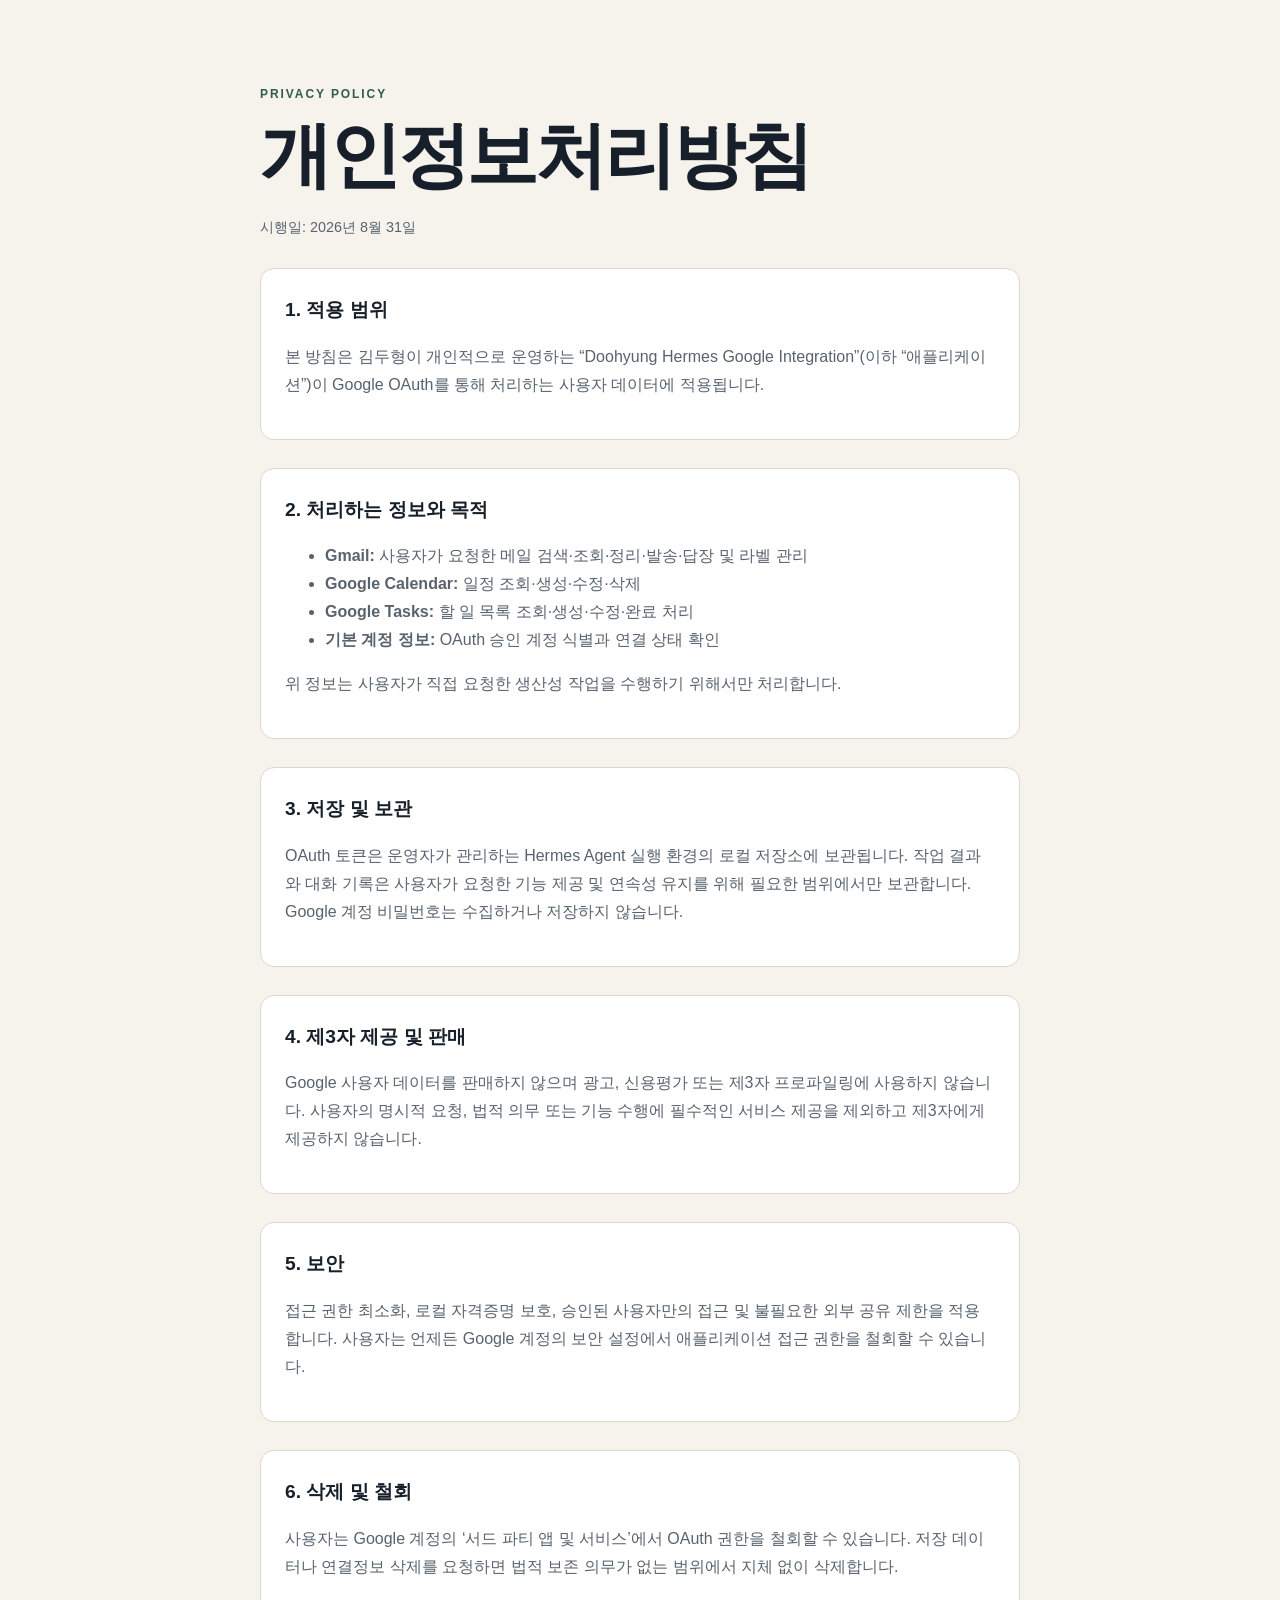
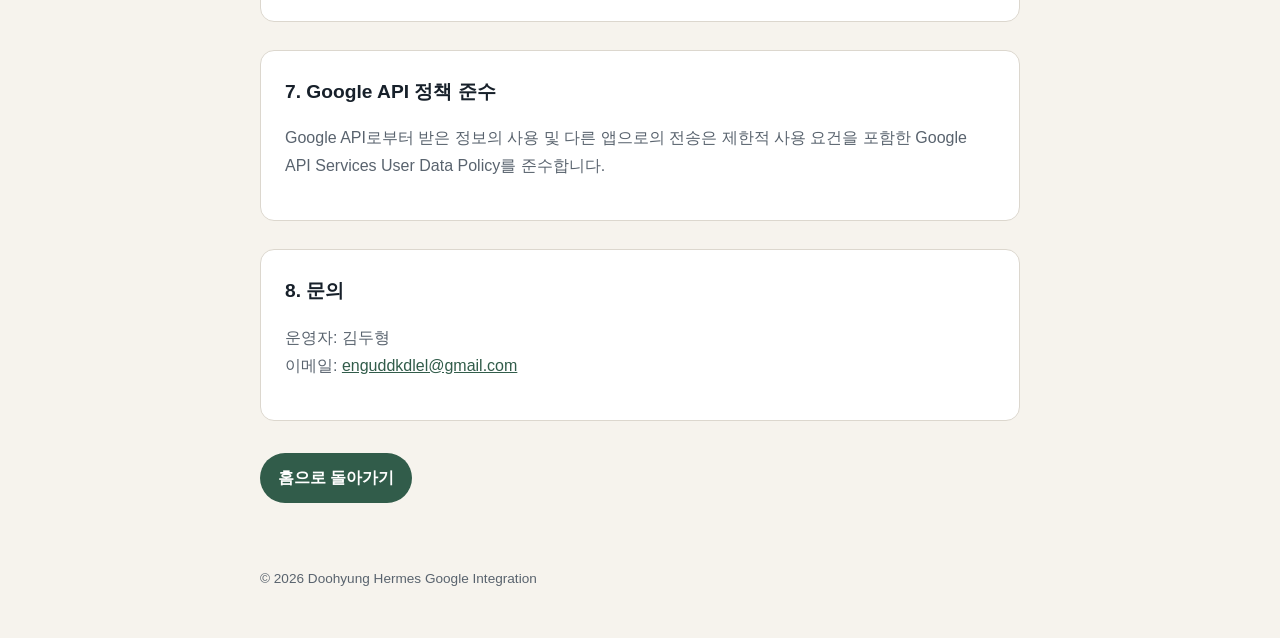
==== privacy.html @ e2269671 "Add OAuth app homepage and privacy policy" ====
<!doctype html>
<html lang="ko">
<head>
  <meta charset="utf-8">
  <meta name="viewport" content="width=device-width, initial-scale=1">
  <title>개인정보처리방침 | Doohyung Hermes Google Integration</title>
  <meta name="description" content="Doohyung Hermes Google Integration 개인정보처리방침">
  <link rel="stylesheet" href="style.css">
</head>
<body>
  <main>
    <p class="eyebrow">PRIVACY POLICY</p>
    <h1>개인정보처리방침</h1>
    <p class="updated">시행일: 2026년 8월 31일</p>

    <section>
      <h2>1. 적용 범위</h2>
      <p>본 방침은 김두형이 개인적으로 운영하는 “Doohyung Hermes Google Integration”(이하 “애플리케이션”)이 Google OAuth를 통해 처리하는 사용자 데이터에 적용됩니다.</p>
    </section>

    <section>
      <h2>2. 처리하는 정보와 목적</h2>
      <ul>
        <li><strong>Gmail:</strong> 사용자가 요청한 메일 검색·조회·정리·발송·답장 및 라벨 관리</li>
        <li><strong>Google Calendar:</strong> 일정 조회·생성·수정·삭제</li>
        <li><strong>Google Tasks:</strong> 할 일 목록 조회·생성·수정·완료 처리</li>
        <li><strong>기본 계정 정보:</strong> OAuth 승인 계정 식별과 연결 상태 확인</li>
      </ul>
      <p>위 정보는 사용자가 직접 요청한 생산성 작업을 수행하기 위해서만 처리합니다.</p>
    </section>

    <section>
      <h2>3. 저장 및 보관</h2>
      <p>OAuth 토큰은 운영자가 관리하는 Hermes Agent 실행 환경의 로컬 저장소에 보관됩니다. 작업 결과와 대화 기록은 사용자가 요청한 기능 제공 및 연속성 유지를 위해 필요한 범위에서만 보관합니다. Google 계정 비밀번호는 수집하거나 저장하지 않습니다.</p>
    </section>

    <section>
      <h2>4. 제3자 제공 및 판매</h2>
      <p>Google 사용자 데이터를 판매하지 않으며 광고, 신용평가 또는 제3자 프로파일링에 사용하지 않습니다. 사용자의 명시적 요청, 법적 의무 또는 기능 수행에 필수적인 서비스 제공을 제외하고 제3자에게 제공하지 않습니다.</p>
    </section>

    <section>
      <h2>5. 보안</h2>
      <p>접근 권한 최소화, 로컬 자격증명 보호, 승인된 사용자만의 접근 및 불필요한 외부 공유 제한을 적용합니다. 사용자는 언제든 Google 계정의 보안 설정에서 애플리케이션 접근 권한을 철회할 수 있습니다.</p>
    </section>

    <section>
      <h2>6. 삭제 및 철회</h2>
      <p>사용자는 Google 계정의 ‘서드 파티 앱 및 서비스’에서 OAuth 권한을 철회할 수 있습니다. 저장 데이터나 연결정보 삭제를 요청하면 법적 보존 의무가 없는 범위에서 지체 없이 삭제합니다.</p>
    </section>

    <section>
      <h2>7. Google API 정책 준수</h2>
      <p>Google API로부터 받은 정보의 사용 및 다른 앱으로의 전송은 제한적 사용 요건을 포함한 Google API Services User Data Policy를 준수합니다.</p>
    </section>

    <section>
      <h2>8. 문의</h2>
      <p>운영자: 김두형<br>이메일: <a href="mailto:enguddkdlel@gmail.com">enguddkdlel@gmail.com</a></p>
    </section>

    <div class="actions"><a class="button" href="index.html">홈으로 돌아가기</a></div>
  </main>
  <footer>© 2026 Doohyung Hermes Google Integration</footer>
</body>
</html>
---- style.css ----
:root {
  color-scheme: light;
  --ink: #17202a;
  --muted: #59636e;
  --paper: #f6f3ed;
  --card: #ffffff;
  --accent: #315c4a;
  --line: #dcd7ce;
}
* { box-sizing: border-box; }
body {
  margin: 0;
  font-family: -apple-system, BlinkMacSystemFont, "Segoe UI", "Noto Sans KR", sans-serif;
  color: var(--ink);
  background: var(--paper);
  line-height: 1.75;
}
main { width: min(760px, calc(100% - 40px)); margin: 0 auto; padding: 72px 0 48px; }
h1 { margin: 8px 0 20px; font-size: clamp(2.2rem, 7vw, 4.5rem); line-height: 1.08; letter-spacing: -0.045em; }
h2 { margin: 0 0 10px; font-size: 1.2rem; }
p, li { color: var(--muted); }
.lead { max-width: 660px; font-size: 1.15rem; }
.eyebrow { color: var(--accent); font-size: .75rem; font-weight: 800; letter-spacing: .16em; }
.updated { font-size: .9rem; }
section { margin-top: 28px; padding: 24px; background: var(--card); border: 1px solid var(--line); border-radius: 14px; }
.actions { display: flex; gap: 18px; align-items: center; margin-top: 32px; }
.button { display: inline-block; padding: 11px 18px; color: white; background: var(--accent); border-radius: 999px; text-decoration: none; font-weight: 700; }
a { color: var(--accent); }
.text-link { font-weight: 700; }
footer { width: min(760px, calc(100% - 40px)); margin: 0 auto; padding: 16px 0 48px; color: var(--muted); font-size: .85rem; }
@media (max-width: 520px) { main { padding-top: 44px; } section { padding: 19px; } .actions { align-items: flex-start; flex-direction: column; } }
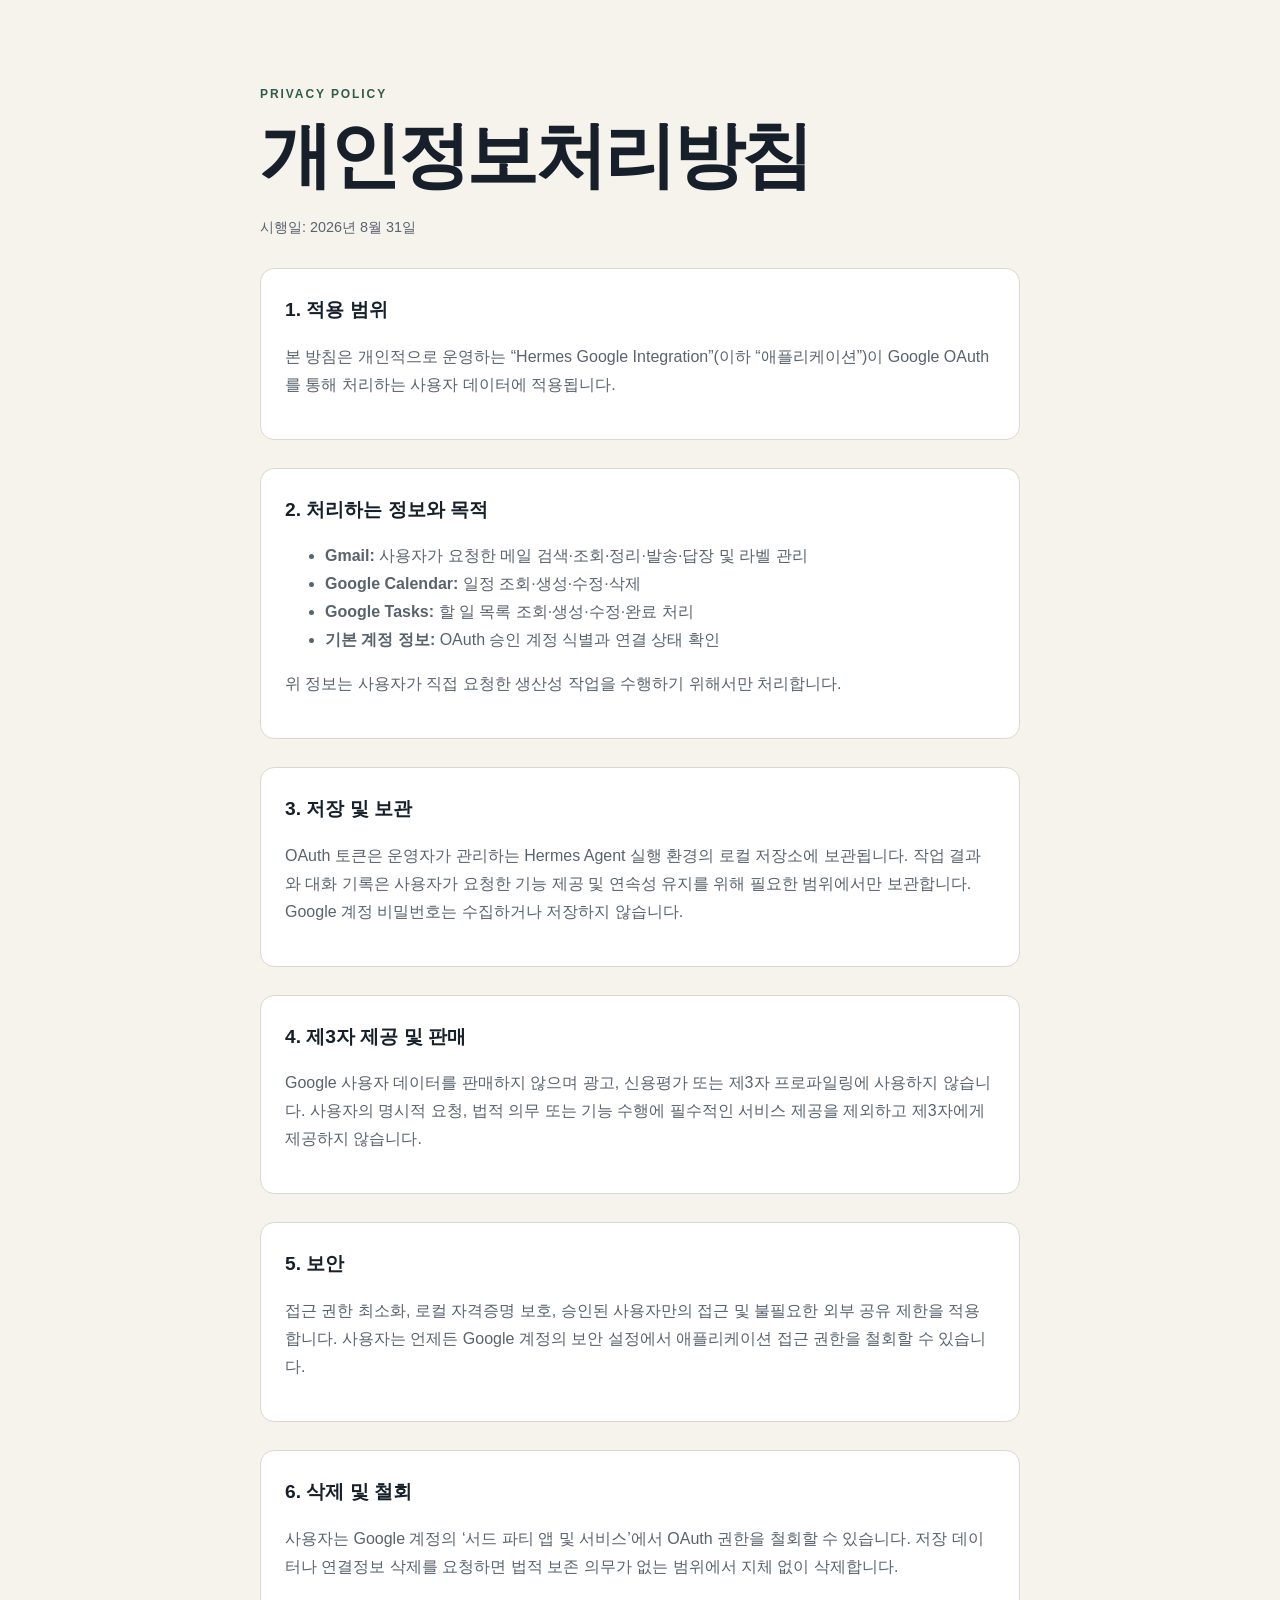
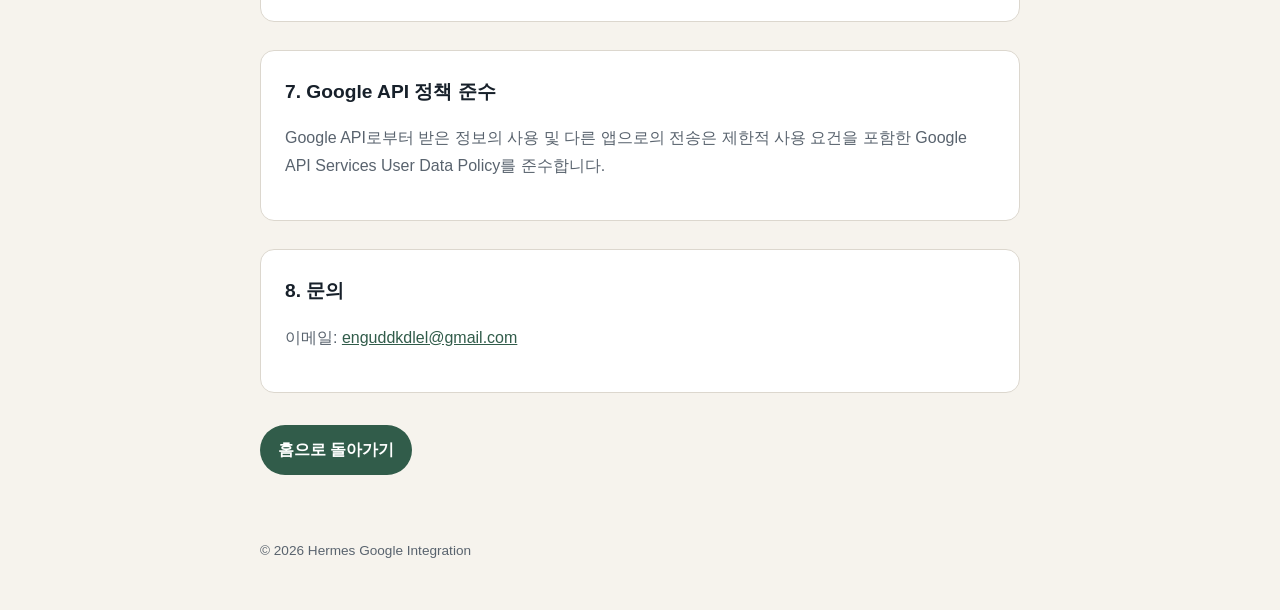
==== commit 73223560: "Remove personal name from public pages" ====
--- a/privacy.html
+++ b/privacy.html
@@ -3,8 +3,8 @@
 <head>
   <meta charset="utf-8">
   <meta name="viewport" content="width=device-width, initial-scale=1">
-  <title>개인정보처리방침 | Doohyung Hermes Google Integration</title>
-  <meta name="description" content="Doohyung Hermes Google Integration 개인정보처리방침">
+  <title>개인정보처리방침 | Hermes Google Integration</title>
+  <meta name="description" content="Hermes Google Integration 개인정보처리방침">
   <link rel="stylesheet" href="style.css">
 </head>
 <body>
@@ -15,7 +15,7 @@
 
     <section>
       <h2>1. 적용 범위</h2>
-      <p>본 방침은 김두형이 개인적으로 운영하는 “Doohyung Hermes Google Integration”(이하 “애플리케이션”)이 Google OAuth를 통해 처리하는 사용자 데이터에 적용됩니다.</p>
+      <p>본 방침은 개인적으로 운영하는 “Hermes Google Integration”(이하 “애플리케이션”)이 Google OAuth를 통해 처리하는 사용자 데이터에 적용됩니다.</p>
     </section>
 
     <section>
@@ -56,11 +56,11 @@
 
     <section>
       <h2>8. 문의</h2>
-      <p>운영자: 김두형<br>이메일: <a href="mailto:enguddkdlel@gmail.com">enguddkdlel@gmail.com</a></p>
+      <p>이메일: <a href="mailto:enguddkdlel@gmail.com">enguddkdlel@gmail.com</a></p>
     </section>
 
     <div class="actions"><a class="button" href="index.html">홈으로 돌아가기</a></div>
   </main>
-  <footer>© 2026 Doohyung Hermes Google Integration</footer>
+  <footer>© 2026 Hermes Google Integration</footer>
 </body>
 </html>
